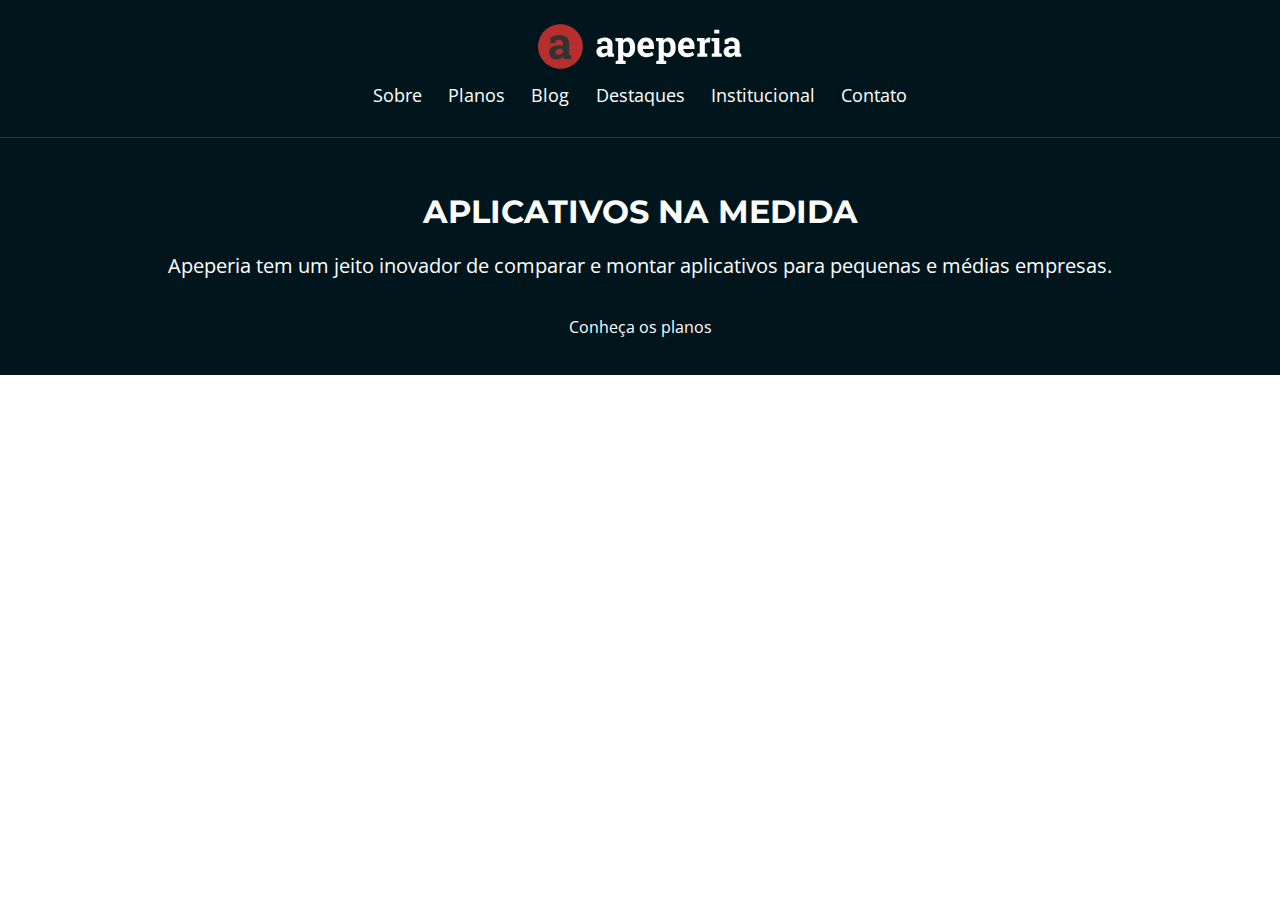
==== Apeperia/index.html @ 5a047c6b "Conclusão de cursos" ====
<!DOCTYPE html>
<html>
    <head>
        <meta charset="utf-8">
        <title>Home | Apeperia</title>

        <!-- Google Fonts -->
        <link rel="preconnect" href="https://fonts.googleapis.com">
        <link rel="preconnect" href="https://fonts.gstatic.com" crossorigin>
        <link href="https://fonts.googleapis.com/css2?family=Montserrat:wght@300;400;700&family=Open+Sans:wght@300;400;700&display=swap" rel="stylesheet">
        
        <!-- Styles -->
        <link href="css/reset.css" rel="stylesheet">
        <link href="css/base.css" rel="stylesheet">

        <link href="css/cabecalho.css" rel="stylesheet">
        <link href="css/chamada.css" rel="stylesheet">

    </head>

    <body>
        <header class="cabecalho">
            <img src="img/logo-apeperia.svg" alt="Logo da Apeperia" class="cabecalho__logo">
            <nav class="cabecalho__navegacao">
                <ul>
                    <li class="cabecalho__link"><a href="#">Sobre</a></li>
                    <li class="cabecalho__link"><a href="#">Planos</a></li>
                    <li class="cabecalho__link"><a href="#">Blog</a></li>
                    <li class="cabecalho__link"><a href="#">Destaques</a></li>
                    <li class="cabecalho__link"><a href="#">Institucional</a></li>
                    <li class="cabecalho__link"><a href="#">Contato</a></li>
                </ul>
            </nav>
        </header>

        <main>
            <section class="chamada">
                <h1 class="chamada__titulo">Aplicativos Na Medida</h1>
                <p class="chamada__texto">Apeperia tem um jeito inovador de comparar e montar aplicativos para pequenas
                    e médias empresas.</p>
                <a href="#" class="chamada__botao">Conheça os planos</a>
            </section>
        </main>

    </body>
</html>
---- Apeperia/css/base.css ----
body{
    font-family: 'Open Sans', sans-serif;
}
---- Apeperia/css/cabecalho.css ----
.cabecalho {
    color: #FFF;

    width: 100%;

    box-sizing: border-box;

    display: flex;
    flex-direction: column;
    align-items: center;

    padding-top: .75rem;
    padding-bottom: .75rem;

    border-bottom: 1px solid #103D4A;

    position: absolute;
}

.cabecalho__logo {
    margin-bottom: 1rem;
}

.cabecalho__navegacao {
    text-align: center;
}

.cabecalho__link {
    font-size: 1.1rem;

    display: inline-block;

    margin-right: .7rem;
    margin-bottom: 1.25rem;
    margin-left: .7rem;
}
---- Apeperia/css/chamada.css ----
.chamada  {
    display: flex;
    flex-direction: column;
    align-items: center;

    color: #FFF;
    text-align: center;
    
    background-color: #00161C;

    padding-top: 12.25rem;
    padding-bottom: 2.5rem;
}

.chamada__titulo {
    font-family: 'Montserrat', serif;
    font-size: 2rem;
    font-weight: 700;
    text-transform: uppercase;

    margin-bottom: 1.5rem;
}

.chamada__texto {
    font-size: 1.25rem;
    line-height: normal;

    margin: 0 auto 2.5rem;
}

.chamada__botao {
    width: 100%;
}
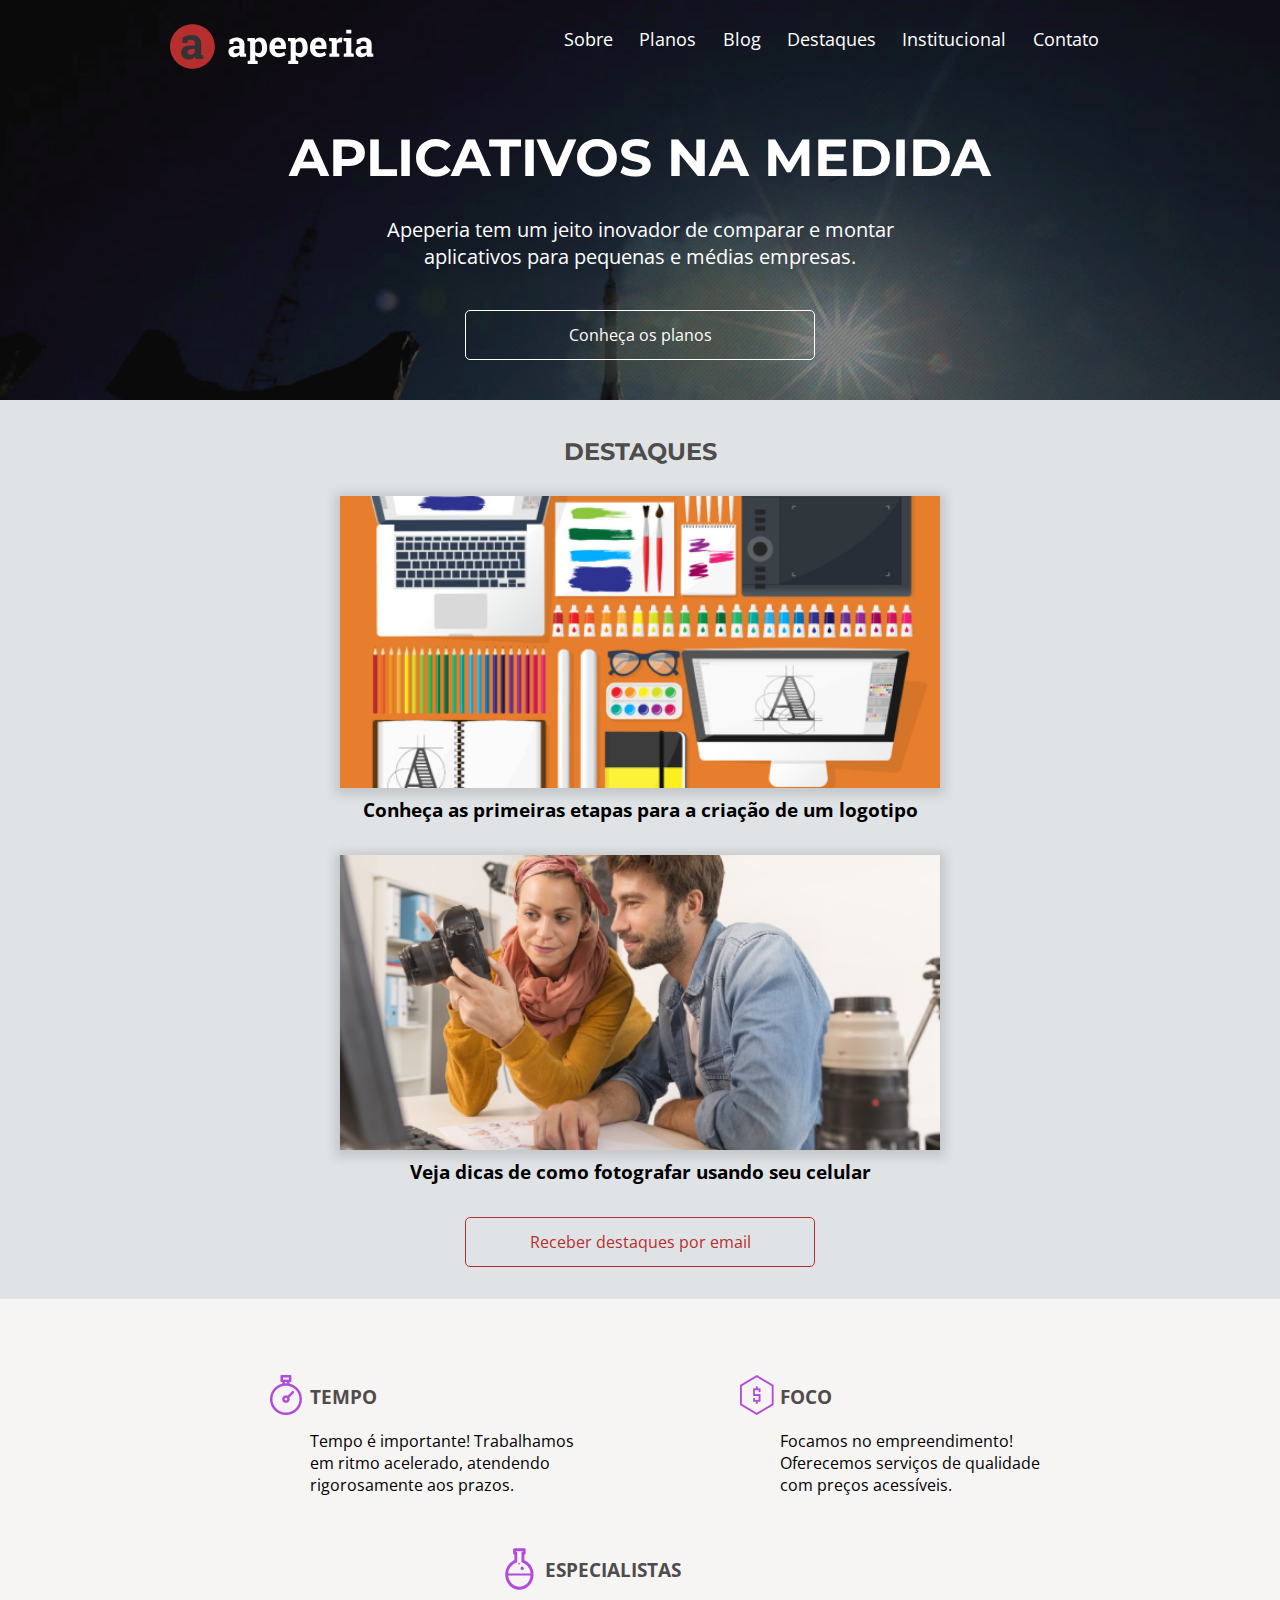
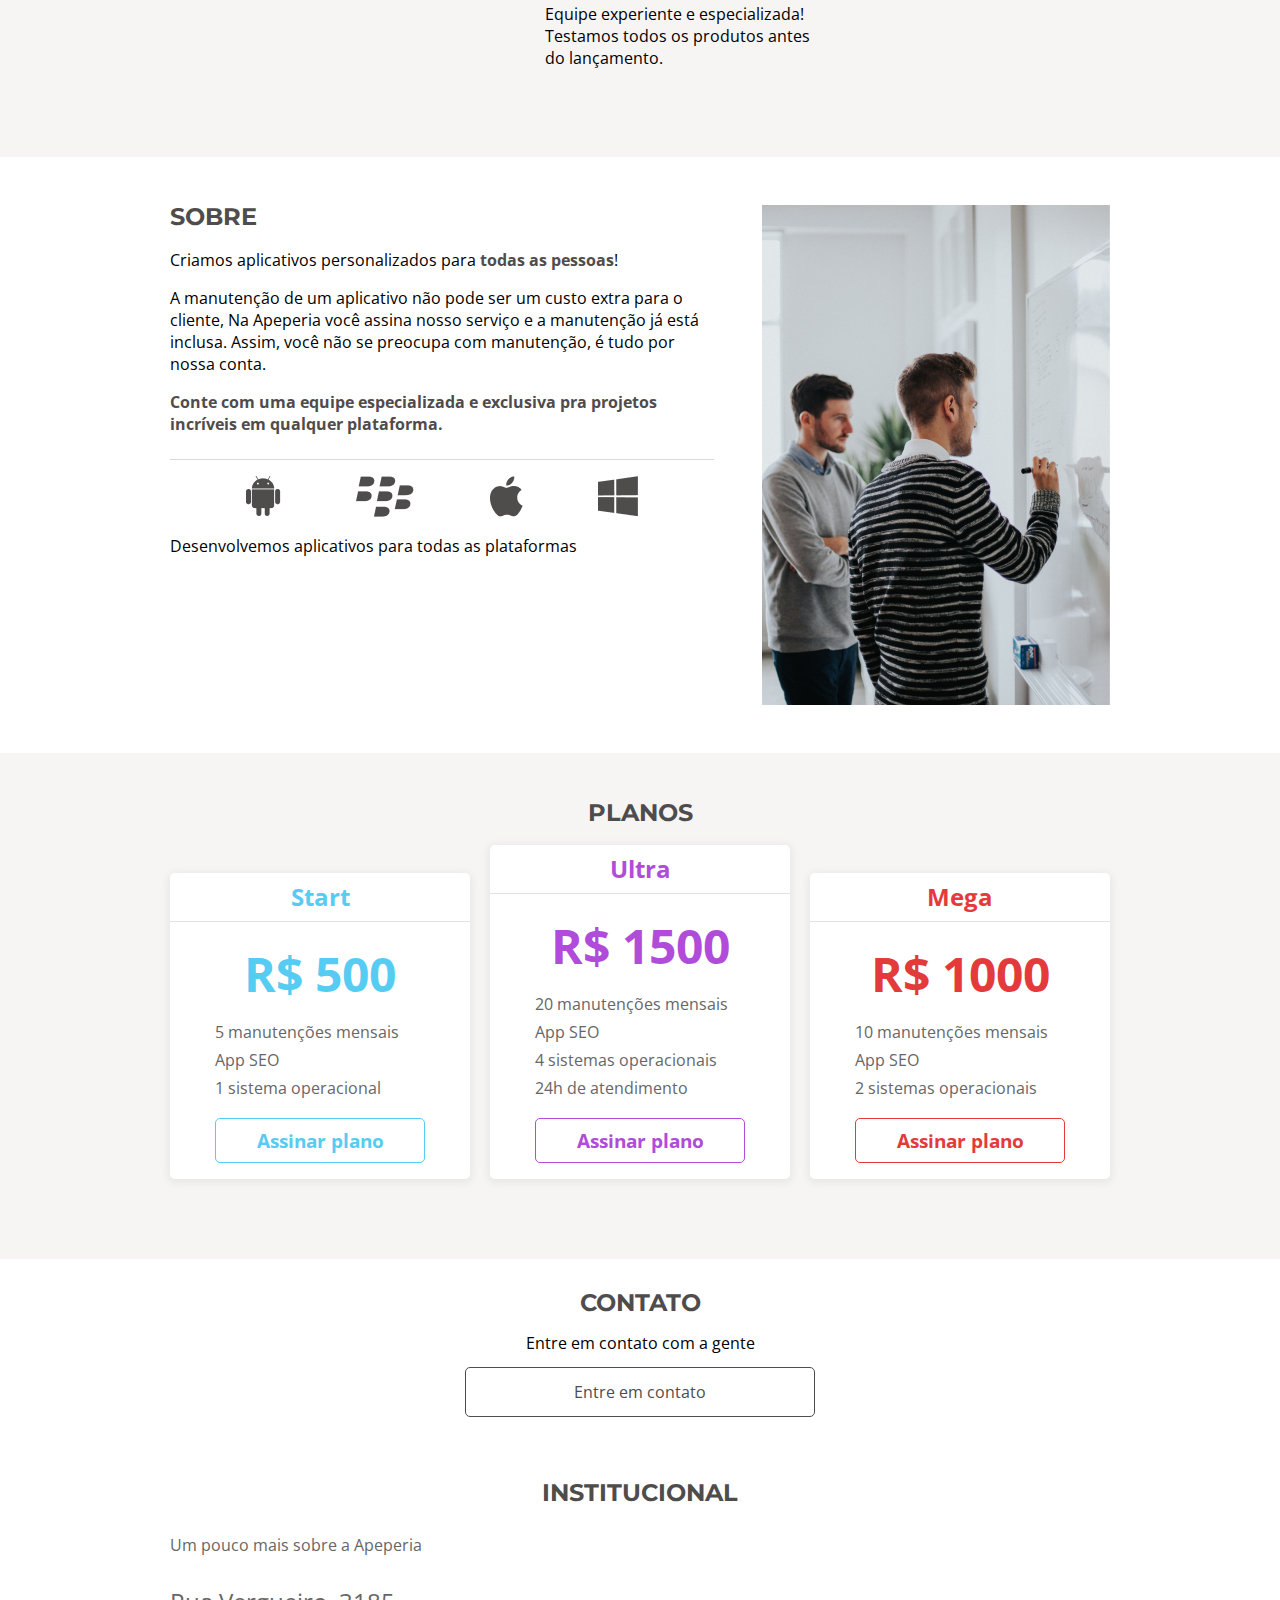
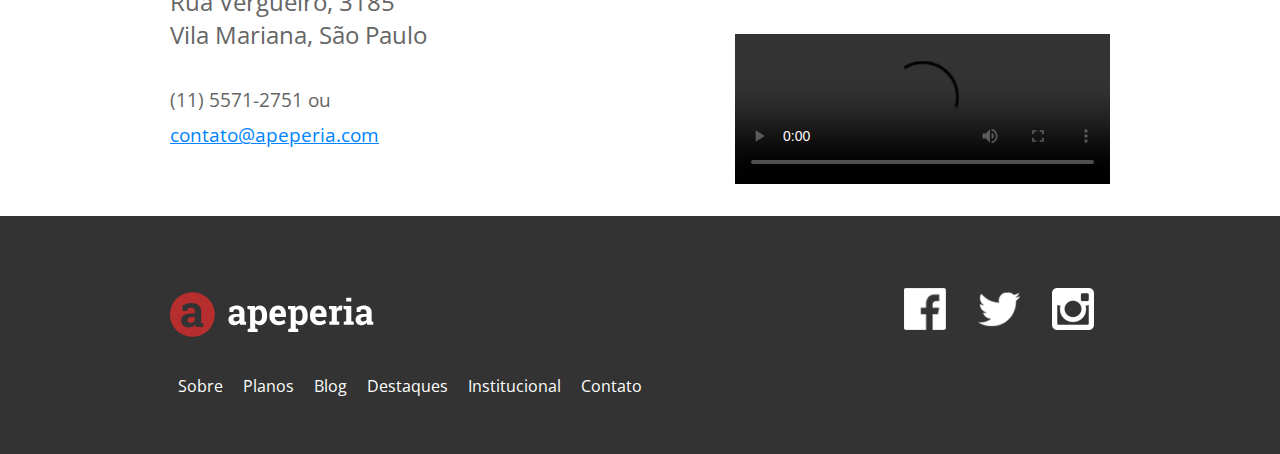
==== commit dc263dc5: "Fim Regex, Início Validações" ====
--- a/Apeperia/index.html
+++ b/Apeperia/index.html
@@ -2,24 +2,23 @@
 <html>
     <head>
         <meta charset="utf-8">
+        <meta name="viewport" content="width=device-width initial-scale=1.0">
         <title>Home | Apeperia</title>
-
-        <!-- Google Fonts -->
-        <link rel="preconnect" href="https://fonts.googleapis.com">
-        <link rel="preconnect" href="https://fonts.gstatic.com" crossorigin>
         <link href="https://fonts.googleapis.com/css2?family=Montserrat:wght@300;400;700&family=Open+Sans:wght@300;400;700&display=swap" rel="stylesheet">
-        
-        <!-- Styles -->
         <link href="css/reset.css" rel="stylesheet">
         <link href="css/base.css" rel="stylesheet">
-
         <link href="css/cabecalho.css" rel="stylesheet">
         <link href="css/chamada.css" rel="stylesheet">
-
+        <link href="css/destaques.css" rel="stylesheet">
+        <link href="css/diferenciais.css" rel="stylesheet">
+        <link href="css/sobre.css" rel="stylesheet">
+        <link href="css/planos.css" rel="stylesheet">
+        <link href="css/contato.css" rel="stylesheet">
+        <link href="css/institucional.css" rel="stylesheet">
+        <link href="css/rodape.css" rel="stylesheet">
     </head>
-
     <body>
-        <header class="cabecalho">
+        <header class="cabecalho container">
             <img src="img/logo-apeperia.svg" alt="Logo da Apeperia" class="cabecalho__logo">
             <nav class="cabecalho__navegacao">
                 <ul>
@@ -32,15 +31,139 @@
                 </ul>
             </nav>
         </header>
-
         <main>
-            <section class="chamada">
+            <section class="chamada container">
                 <h1 class="chamada__titulo">Aplicativos Na Medida</h1>
-                <p class="chamada__texto">Apeperia tem um jeito inovador de comparar e montar aplicativos para pequenas
-                    e médias empresas.</p>
-                <a href="#" class="chamada__botao">Conheça os planos</a>
+                <p class="chamada__texto">Apeperia tem um jeito inovador de comparar e montar aplicativos para pequenas e médias empresas.</p>
+                <a href="#" class="chamada__botao botao">Conheça os planos</a>
+            </section>
+            <section class="destaques container">
+                <h2 class="destaques__titulo">Destaques</h2>
+                <a href="#">
+                    <figure class="destaques__painel">
+                        <img src="img/comecando-criar-logotipo.png" alt="Painel do post sobre criação de logotipo" class="destaques__painel-imagem">
+                        <figcaption class="destaques__painel-texto">Conheça as primeiras etapas para a criação de um logotipo</figcaption>
+                    </figure>
+                </a>
+                <a href="#">
+                    <figure class="destaques__painel">
+                        <img src="img/dicas-fotografia.png" alt="Painel do post sobre fotografia com celular" class="destaques__painel-imagem">
+                        <figcaption class="destaques__painel-texto">Veja dicas de como fotografar usando seu celular</figcaption>
+                    </figure>
+                </a>
+                <a href="#" class="destaques__botao botao">Receber destaques por email</a>
+            </section>
+            <section class="diferenciais container">
+                <ul class="diferenciais__lista">
+                    <li class="diferenciais__item diferenciais__item--tempo">
+                        <h2 class="item__titulo">Tempo</h2>
+                        <p class="item__texto">Tempo é importante! Trabalhamos em ritmo acelerado, atendendo rigorosamente aos prazos.</p>
+                    </li>
+                    <li class="diferenciais__item diferenciais__item--foco">
+                        <h2 class="item__titulo">Foco</h2>
+                        <p class="item__texto">Focamos no empreendimento! Oferecemos serviços de qualidade com preços acessíveis.</p>
+                    </li>
+                    <li class="diferenciais__item diferenciais__item--especialistas">
+                        <h2 class="item__titulo">Especialistas</h2>
+                        <p class="item__texto">Equipe experiente e especializada! Testamos todos os produtos antes do lançamento.</p>
+                    </li>
+                </ul>
+            </section>
+            <section class="sobre container">
+                <div class="sobre__conteudo">
+                    <h2 class="sobre__titulo">Sobre</h2>
+                    <p class="sobre__texto">Criamos aplicativos personalizados para <strong class="sobre__texto--destaque">todas as pessoas</strong>!</p>
+                    <p class="sobre__texto">
+                        A manutenção de um aplicativo não pode ser um custo extra para o cliente, Na Apeperia você assina nosso serviço e a manutenção já está inclusa. Assim, você não se preocupa com manutenção, é tudo por nossa conta.
+                    </p>
+                    <p class="sobre__texto sobre__texto--destaque sobre__texto--divisao">
+                        Conte com uma equipe especializada e exclusiva pra projetos incríveis em qualquer plataforma.
+                    </p>
+                    <ul class="sobre__plataformas">
+                        <li><img src="img/android.png" alt="Ícone do Android"></li>
+                        <li><img src="img/blackberry.png" alt="Ícone da Blackberry"></li>
+                        <li><img src="img/apple.png" alt="Ícone da Apple"></li>
+                        <li><img src="img/windowsphone.png" alt="Ícone da Microsoft"></li>
+                    </ul>
+                    <p class="sobre__texto">Desenvolvemos aplicativos para todas as plataformas</p>
+                </div>
+                <img src="img/sobre-apeperia.png" alt="Sobre a Apeperia" class="sobre__imagem">
+            </section>
+            <section class="planos container">
+                <h2 class="planos__titulo">Planos</h2>
+                <ul class="planos__cartoes">
+                    <li class="cartao cartao--start">
+                        <h3 class="cartao__titulo">Start</h3>
+                        <article class="cartao__conteudo">
+                            <p class="cartao__preco"><em>R$ 500</em></p>
+                            <p class="cartao__texto">5 manutenções mensais</p>
+                            <p class="cartao__texto">App SEO</p>
+                            <p class="cartao__texto">1 sistema operacional</p>
+                            <a href="plano.html" class="cartao__botao cartao__botao--start botao">Assinar plano</a>
+                        </article>
+                    </li>
+                    <li class="cartao cartao--ultra">
+                        <h3 class="cartao__titulo">Ultra</h3>
+                        <article class="cartao__conteudo">
+                            <p class="cartao__preco"><em>R$ 1500</em></p>
+                            <p class="cartao__texto">20 manutenções mensais</p>
+                            <p class="cartao__texto">App SEO</p>
+                            <p class="cartao__texto">4 sistemas operacionais</p>
+                            <p class="cartao__texto">24h de atendimento</p>
+                            <a href="" class="cartao__botao cartao__botao--ultra botao">Assinar plano</a>
+                        </article>
+                    </li>
+                    <li class="cartao cartao--mega">
+                        <h3 class="cartao__titulo">Mega</h3>
+                        <p class="cartao__preco"><em>R$ 1000</em></p>
+                        <article class="cartao__conteudo">
+                            <p class="cartao__texto">10 manutenções mensais</p>
+                            <p class="cartao__texto">App SEO</p>
+                            <p class="cartao__texto">2 sistemas operacionais</p>
+                            <a href="" class="cartao__botao cartao__botao--mega botao">Assinar plano</a>
+                        </article>
+                    </li>
+                </ul>
+            </section>
+            <section class="contato container">
+                <h2 class="contato__titulo">Contato</h2>
+                <p>Entre em contato com a gente</p>
+                <a href="contato.html" class="contato__botao botao">Entre em contato</a>
+            </section>
+            <section class="institucional container">
+                <h2 class="institucional__titulo">Institucional</h2>
+                <div class="institucional__conteudo">
+                    <div class="institucional__informacoes">
+                        <p class="institucional__descricao">Um pouco mais sobre a Apeperia</p>
+                    <address class="institucional__endereco">
+                        Rua Vergueiro, 3185</br>
+                        Vila Mariana, São Paulo
+                        <article class="institucional__contato">
+                            <p><a href="tel:+551155712751" class="institucional__contato-telefone">(11) 5571-2751</a> ou <a href="mailto:contato@apeperia.com" class="institucional__contato-email">contato@apeperia.com</a></p>
+                        </article>
+                    </address>
+                    </div>
+                    <video src="img/formacao-java.mp4" class="institucional__video" controls></video>
+                </div>
             </section>
         </main>
-
+        <footer class="rodape container">
+            <img src="img/logo-apeperia.svg" alt="Logo da Apeperia" class="rodape__logo">
+            <ul class="rodape__social">
+                <li><a href="#" class="rodape__midia"><img src="img/facebook.png" alt="Ícone do Facebook"></a></li>
+                <li><a href="#" class="rodape__midia"><img src="img/twitter.png" alt="Ícone do twitter"></a></li>
+                <li><a href="#" class="rodape__midia"><img src="img/instagram.png" alt="Ícone do Instagram"></a></li>
+            </ul>
+            <nav>
+                <ul class="rodape__navegacao">
+                    <li class="rodape__link"><a href="#">Sobre</a></li>
+                    <li class="rodape__link"><a href="#">Planos</a></li>
+                    <li class="rodape__link"><a href="#">Blog</a></li>
+                    <li class="rodape__link"><a href="#">Destaques</a></li>
+                    <li class="rodape__link"><a href="#">Institucional</a></li>
+                    <li class="rodape__link"><a href="#">Contato</a></li>
+                </ul>
+            </nav>
+        </footer>
     </body>
 </html>--- a/Apeperia/css/base.css
+++ b/Apeperia/css/base.css
@@ -1,3 +1,52 @@
-body{
+:root {
+    --branco: #FFF;
+    --azul-claro: #DFE3E5;
+    --vermelho-forte: #B72E2E;
+    --cinza-escuro: #4F4C4C;
+    --cinza-claro: #F7F4F4;
+    --cinza-medio: #D9D9D9;
+        
+    --fonte-link: #0084FF;
+    --fonte-cinza: #666;
+    --borda-cabecalho-mobile: #103D4A;
+    --bg-rodape: #333;
+    --bg-chamada-mobile: #00161C;
+    
+    --planos-cartao-start: #56CCF2;
+    --planos-cartao-ultra: #B04CD9;
+    --planos-cartao-mega: #E33B3B;
+
+    --montserrat: 'Montserrat', sans-serif;
+}
+
+body {
     font-family: 'Open Sans', sans-serif;
+}
+
+.container {
+    padding-right: 6%;
+    padding-left: 6%;
+}
+
+.botao {
+    text-align: center;
+
+    display: block;
+
+    width: 100%;
+    max-width: 350px;
+
+    box-sizing: border-box;
+
+    padding: 1rem 2rem;
+
+    border: 1px solid var(--branco);
+    border-radius: 5px;
+}
+
+@media screen and (min-width: 1024px) {
+    .container {
+        padding-left: calc((100% - 940px)/2);
+        padding-right: calc((100% - 940px)/2);
+    }
 }--- a/Apeperia/css/cabecalho.css
+++ b/Apeperia/css/cabecalho.css
@@ -1,5 +1,5 @@
 .cabecalho {
-    color: #FFF;
+    color: var(--branco);
 
     width: 100%;
 
@@ -12,7 +12,7 @@
     padding-top: .75rem;
     padding-bottom: .75rem;
 
-    border-bottom: 1px solid #103D4A;
+    border-bottom: 1px solid var(--borda-cabecalho-mobile);
 
     position: absolute;
 }
@@ -34,3 +34,12 @@
     margin-bottom: 1.25rem;
     margin-left: .7rem;
 }
+
+@media screen and (min-width: 1024px) {
+    .cabecalho {
+        flex-direction: row;
+        justify-content: space-between;
+
+        border: none;
+    }
+}
--- a/Apeperia/css/chamada.css
+++ b/Apeperia/css/chamada.css
@@ -3,17 +3,17 @@
     flex-direction: column;
     align-items: center;
 
-    color: #FFF;
+    color: var(--branco);
     text-align: center;
     
-    background-color: #00161C;
+    background-color: var(--bg-chamada-mobile);
 
     padding-top: 12.25rem;
     padding-bottom: 2.5rem;
 }
 
 .chamada__titulo {
-    font-family: 'Montserrat', serif;
+    font-family: var(--montserrat);
     font-size: 2rem;
     font-weight: 700;
     text-transform: uppercase;
@@ -31,3 +31,23 @@
 .chamada__botao {
     width: 100%;
 }
+
+@media screen and (min-width: 768px) {
+    .chamada__texto {
+        max-width: 600px;
+    }
+}
+
+@media screen and (min-width: 1024px) {
+    .chamada {
+        background-image: url(../img/bg-intro.jpg);
+        background-size: cover;
+
+        padding-top: 8.25rem;
+    }
+
+    .chamada__titulo {
+        font-size: 3.25rem;
+        margin-bottom: 2rem;
+    }
+}
--- a/Apeperia/css/destaques.css
+++ b/Apeperia/css/destaques.css
@@ -0,0 +1,48 @@
+.destaques {
+    background-color: var(--azul-claro);
+
+    padding-top: 2.5rem;
+    padding-bottom: 2rem;
+}
+
+.destaques__titulo {
+    color: var(--cinza-escuro);
+    font-weight: 700;
+    font-size: 1.5rem;
+    font-family: var(--montserrat);
+    text-transform: uppercase;
+    text-align: center;
+
+    margin-bottom: 2rem;
+}
+
+.destaques__painel {
+    display: flex;
+    flex-direction: column;
+    align-items: center;
+
+    margin-bottom: 2rem;
+}
+
+.destaques__painel-imagem {
+    width: 100vw;
+    max-width: 600px;
+
+    box-shadow: 0 2px 10px 5px #00000020;
+
+    margin-bottom: .5rem;
+}
+
+.destaques__painel-texto {
+    font-weight: 700;
+    font-size: 1.2rem;
+    line-height: normal;
+}
+
+.destaques__botao {
+    color: var(--vermelho-forte);
+
+    border-color: var(--vermelho-forte);
+
+    margin: 0 auto;
+}
--- a/Apeperia/css/diferenciais.css
+++ b/Apeperia/css/diferenciais.css
@@ -0,0 +1,56 @@
+.diferenciais {
+    padding-top: 3.5rem;
+    padding-bottom: 3.5rem;
+}
+
+.diferenciais__lista {
+    display: flex;
+    flex-wrap: wrap;
+    justify-content: space-evenly;
+}
+
+.diferenciais__item {
+    max-width: 350px;
+
+    box-sizing: border-box;
+
+    background-repeat: no-repeat;
+    background-position: top 1.25rem left 2.5rem;
+
+    padding: 2rem 0 2rem 5rem;
+}
+
+.diferenciais__item--tempo {
+    background-image: url(../img/icone-relogio.png);
+}
+
+.diferenciais__item--foco {
+    background-image: url(../img/icone-dinheiro.png);
+}
+
+.diferenciais__item--especialistas {
+    background-image: url(../img/icone-quimica.png);
+}
+
+.item__titulo {
+    color: var(--cinza-escuro);
+    font-weight: 700;
+    font-size: 1.2rem;
+    text-transform: uppercase;
+
+    margin-bottom: 1.5rem;
+}
+
+.item__texto {
+    line-height: normal;
+}
+
+@media screen and (min-width: 1024px) {
+    .diferenciais {
+        background-color: var(--cinza-claro);
+    }
+
+    .diferenciais__lista {
+        justify-content: space-around;
+    }
+}
--- a/Apeperia/css/sobre.css
+++ b/Apeperia/css/sobre.css
@@ -0,0 +1,62 @@
+.sobre {
+    padding-top: 3rem;
+    padding-bottom: 3rem;
+}
+
+.sobre__titulo {
+    color: var(--cinza-escuro);
+    font-weight: 700;
+    font-size: 1.5rem;
+    font-family: var(--montserrat);
+    text-transform: uppercase;
+    text-align: center;
+
+    margin-bottom: 1.25rem;
+}
+
+.sobre__texto {
+    line-height: normal;
+
+    margin-bottom: 1rem;
+}
+
+.sobre__texto--destaque {
+    color: var(--cinza-escuro);
+    font-weight: 700;
+}
+
+.sobre__plataformas {
+    display: flex;
+    flex-wrap: wrap;
+    justify-content: space-evenly;
+
+    margin-bottom: 1rem;
+}
+
+.sobre__imagem {
+    display: none;
+}
+
+@media screen and (min-width: 1024px) {
+    .sobre {
+        display: flex;
+    }
+
+    .sobre__conteudo {
+        margin-right: 3rem;
+    }
+
+    .sobre__titulo {
+        text-align: left;
+    }
+
+    .sobre__texto--divisao {
+        border-bottom: 1px solid var(--cinza-medio);
+
+        padding-bottom: 1.5rem;
+    }
+
+    .sobre__imagem {
+        display: block;
+    }
+}--- a/Apeperia/css/planos.css
+++ b/Apeperia/css/planos.css
@@ -0,0 +1,124 @@
+.planos {
+    background-color: var(--cinza-claro);
+    
+    padding-top: 3rem;
+    padding-bottom: 3rem;
+}
+
+.planos__titulo {
+    color: var(--cinza-escuro);
+    font-weight: 700;
+    font-size: 1.5rem;
+    font-family: var(--montserrat);
+    text-transform: uppercase;
+    text-align: center;
+
+    margin-bottom: 1.25rem;
+}
+
+.planos__cartoes {
+    display: flex;
+    flex-direction: column;
+    align-items: center;
+}
+
+.cartao {
+    display: flex;
+    flex-direction: column;
+
+    background-color: var(--branco);
+
+    width: 100%;
+    max-width: 300px;
+
+    margin-bottom: 2rem;
+
+    border-radius: 5px;
+    box-shadow: 0 2px 10px 2px #00000010;
+}
+
+.cartao__titulo {
+    font-weight: 700;
+    font-size: 1.5rem;
+    text-align: center;
+
+    padding: .75rem 0;
+
+    margin-bottom: .5rem;
+
+    border-bottom: 1px solid var(--azul-claro);
+}
+
+.cartao__conteudo {
+    padding: 0 15%;
+}
+
+.cartao__preco {
+    font-weight: 700;
+    font-size: 3rem;
+    text-align: center;
+
+    margin-top: 1.25rem;
+    margin-bottom: 1.25rem;
+}
+
+.cartao__texto {
+    color: var(--fonte-cinza);
+    line-height: 28px;
+}
+
+.cartao__botao {
+    font-size: 1.2rem;
+    font-weight: 700;
+
+    width: 100%;
+
+    align-self: center;
+
+    padding: .75rem 2rem;
+
+    margin-top: 1rem;
+    margin-bottom: 1rem;
+}
+
+.cartao--start {
+    color: var(--planos-cartao-start);
+}
+
+.cartao--ultra {
+    color: var(--planos-cartao-ultra);
+}
+
+.cartao--mega {
+    color: var(--planos-cartao-mega);
+}
+
+.cartao__botao--start {
+    border-color: var(--planos-cartao-start);
+}
+
+.cartao__botao--ultra {
+    border-color: var(--planos-cartao-ultra);
+}
+
+.cartao__botao--mega {
+    border-color: var(--planos-cartao-mega);
+}
+
+@media screen and (min-width: 768px) {
+    .cartao {
+        max-width: 400px;
+    }
+}
+
+@media screen and (min-width: 1024px) {
+    .planos__cartoes {
+        flex-direction: row;
+        justify-content: space-between;
+        align-items: flex-end;
+    }
+
+    .cartao {
+        max-width: 300px;
+    }
+}
--- a/Apeperia/css/contato.css
+++ b/Apeperia/css/contato.css
@@ -0,0 +1,29 @@
+.contato {
+    display: flex;
+    flex-direction: column;
+    align-items: center;
+
+    text-align: center;
+
+    padding-top: 2rem;
+    padding-bottom: 2rem;
+}
+
+.contato__titulo {
+    color: var(--cinza-escuro);
+    font-weight: 700;
+    font-size: 1.5rem;
+    font-family: var(--montserrat);
+    text-transform: uppercase;
+    text-align: center;
+
+    margin-bottom: 1.25rem;
+}
+
+.contato__botao {
+    color: var(--cinza-escuro);
+
+    border-color: var(--cinza-escuro);
+
+    margin-top: 1rem;
+}
--- a/Apeperia/css/institucional.css
+++ b/Apeperia/css/institucional.css
@@ -0,0 +1,85 @@
+.institucional {
+    display: flex;
+    flex-direction: column;
+    align-items: center;
+
+    color: var(--fonte-cinza);
+    text-align: center;
+
+    padding-top: 2rem;
+    padding-bottom: 2rem;
+}
+
+.institucional__titulo {
+    color: var(--cinza-escuro);
+    font-weight: 700;
+    font-size: 1.5rem;
+    font-family: var(--montserrat);
+    text-transform: uppercase;
+    text-align: center;
+
+    margin-bottom: 2rem;
+}
+
+.institucional__descricao {
+    margin-bottom: 2rem;
+}
+
+.institucional__endereco {
+    font-size: 1.5rem;
+    line-height: normal;
+
+    margin-bottom: 2rem;
+}
+
+.institucional__contato {
+    font-size: 1.2rem;
+    line-height: 1.8;
+
+    margin-top: 2rem;
+}
+
+.institucional__contato-telefone {
+    line-height: normal;
+}
+
+.institucional__contato-email {
+    color: var(--fonte-link);
+    text-decoration: underline;
+    display: block;
+}
+
+.institucional__video {
+    width: 100vw;
+}
+
+@media screen and (min-width: 768px) {
+    .institucional__contato-email {
+        display: inline-block;
+    }
+
+    .institucional__video {
+        width: 100%;
+    }
+}
+
+@media screen and (min-width: 1024px) {
+    .institucional__conteudo {
+        width: 100%;
+
+        display: flex;
+        justify-content: space-between;
+        
+        text-align: left;
+    }
+
+    .institucional__video {
+        align-self: flex-end;
+        
+        width: 375px;
+    }
+
+    .institucional__contato-email {
+        display: block;
+    }
+}
--- a/Apeperia/css/rodape.css
+++ b/Apeperia/css/rodape.css
@@ -0,0 +1,50 @@
+.rodape {
+    display: flex;
+    flex-direction: column;
+    align-items: center;
+
+    background-color: var(--bg-rodape);
+
+    padding-top: 2.5rem;
+    padding-bottom: 2rem;
+}
+
+.rodape__social {
+    display: flex;
+}
+
+.rodape__midia {
+    display: block;
+
+    width: 42px;
+    height: 42px;
+
+    margin: 2rem 1rem;
+}
+
+.rodape__navegacao {
+    color: var(--branco);
+    text-align: center;
+    line-height: 3;
+}
+
+
+.rodape__link {
+    display: inline-block;
+
+    margin: 0 .5rem .7rem;
+}
+
+@media screen and (min-width: 1024px) {
+    .rodape {
+        flex-direction: row;
+        flex-wrap: wrap;
+        justify-content: space-between;
+    }
+
+    .rodape__navegacao {
+        text-align: left;
+
+        min-width: 600px;
+    }
+}